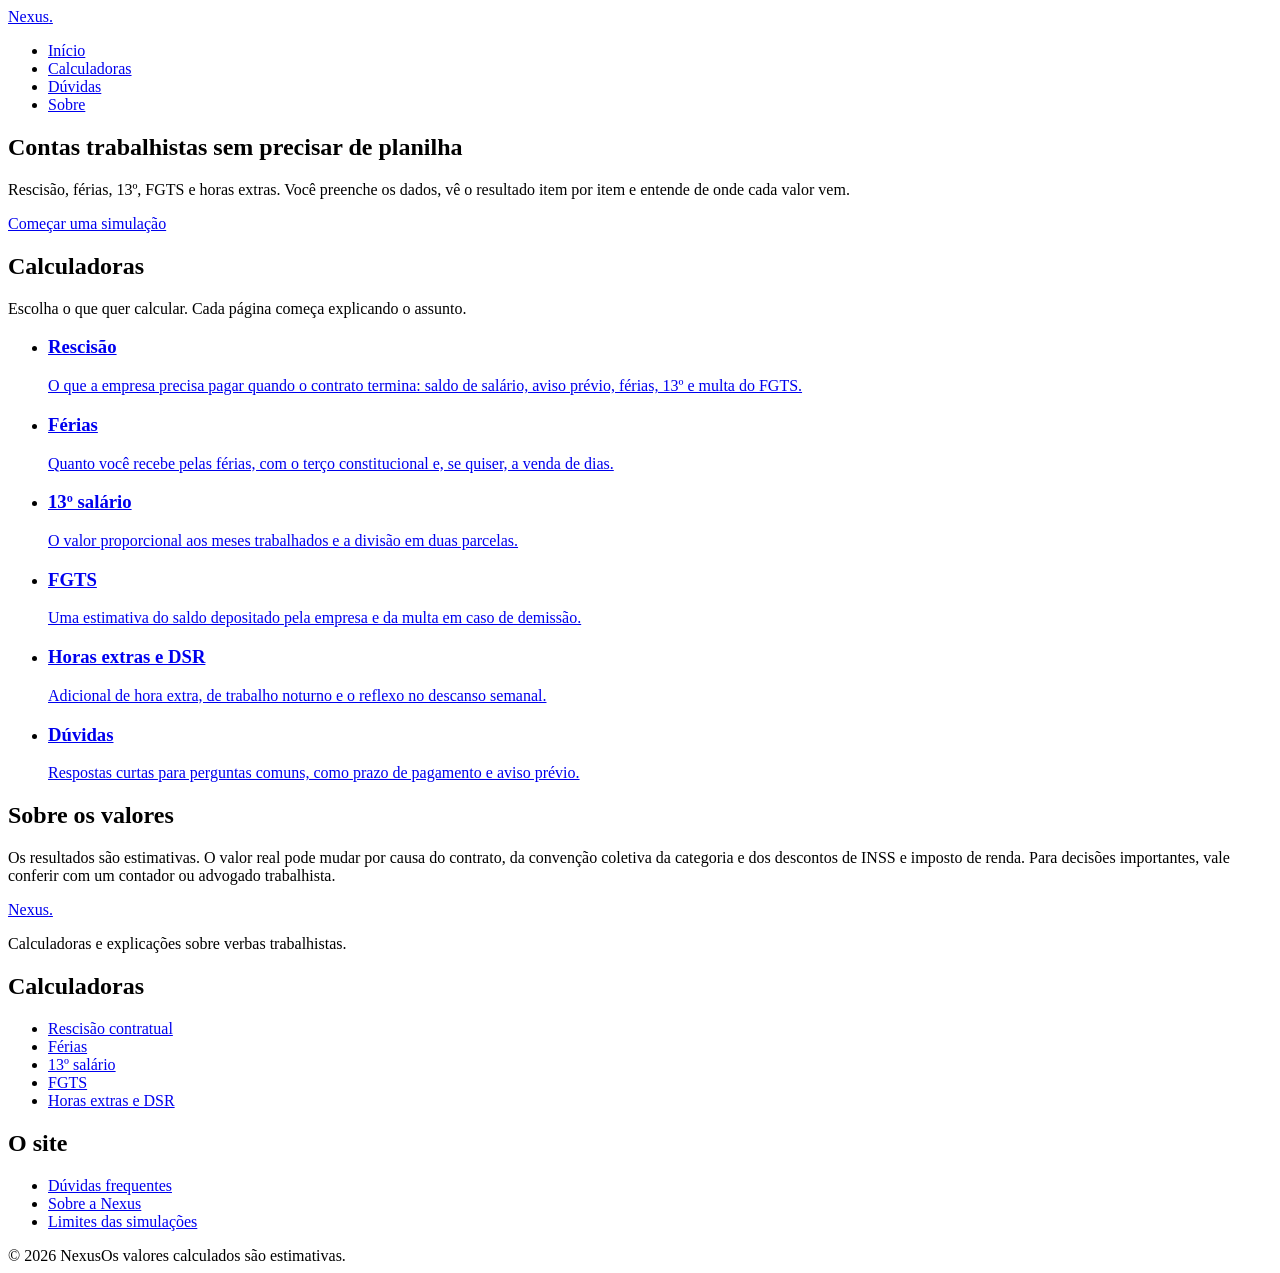
==== index.html @ 9ede9a6b "Add files via upload" ====
<!doctype html><html lang="pt-BR"><head><meta charset="utf-8">
<meta name="viewport" content="width=device-width, initial-scale=1">
<meta name="description" content="Calculadoras de rescisão, férias, 13º salário, FGTS e horas extras, com explicação de cada verba.">
<meta name="theme-color" content="#2B4C7E">
<title>Nexus | Cálculos trabalhistas</title>
<link rel="stylesheet" href="assets/css/main.css">
</head>
<body><header class="site-header"><div class="header-inner"><a class="logo" href="index.html" aria-label="Nexus — página inicial">Nexus<span>.</span></a><nav aria-label="Navegação principal"><ul class="nav-list"><li><a href="index.html" aria-current="page">Início</a></li>
<li><a href="index.html#calculadoras">Calculadoras</a></li>
<li><a href="pages/duvidas.html">Dúvidas</a></li>
<li><a href="pages/sobre.html">Sobre</a></li>
</ul>
</nav>
</div>
</header>
<main>
<section class="hero">
<h1>Contas trabalhistas sem precisar de planilha</h1>
<p class="hero-text">Rescisão, férias, 13º, FGTS e horas extras. Você preenche os dados, vê o resultado item por item e entende de onde cada valor vem.</p>
<a class="hero-button" href="pages/recisao.html">Começar uma simulação</a>
</section>
<section class="services-section" id="calculadoras" aria-labelledby="services-title">
<div class="section-heading">
<h2 id="services-title">Calculadoras</h2>
<p>Escolha o que quer calcular. Cada página começa explicando o assunto.</p>
</div>
<ul class="ferramentas">
<li><a href="pages/recisao.html"><h3>Rescisão</h3>
<p>O que a empresa precisa pagar quando o contrato termina: saldo de salário, aviso prévio, férias, 13º e multa do FGTS.</p></a></li>
<li><a href="pages/ferias.html"><h3>Férias</h3>
<p>Quanto você recebe pelas férias, com o terço constitucional e, se quiser, a venda de dias.</p></a></li>
<li><a href="pages/decimo-terceiro.html"><h3>13º salário</h3>
<p>O valor proporcional aos meses trabalhados e a divisão em duas parcelas.</p></a></li>
<li><a href="pages/fgts.html"><h3>FGTS</h3>
<p>Uma estimativa do saldo depositado pela empresa e da multa em caso de demissão.</p></a></li>
<li><a href="pages/horas-extras.html"><h3>Horas extras e DSR</h3>
<p>Adicional de hora extra, de trabalho noturno e o reflexo no descanso semanal.</p></a></li>
<li><a href="pages/duvidas.html"><h3>Dúvidas</h3>
<p>Respostas curtas para perguntas comuns, como prazo de pagamento e aviso prévio.</p></a></li>
</ul>
</section>
<section class="notice">
<h2>Sobre os valores</h2>
<p>Os resultados são estimativas. O valor real pode mudar por causa do contrato, da convenção coletiva da categoria e dos descontos de INSS e imposto de renda. Para decisões importantes, vale conferir com um contador ou advogado trabalhista.</p>
</section>
</main>
<footer class="site-footer"><div class="footer-inner"><div class="footer-brand"><a class="footer-logo" href="index.html">Nexus<span>.</span></a><p>Calculadoras e explicações sobre verbas trabalhistas.</p>
</div>
<div><h2>Calculadoras</h2>
<ul><li><a href="pages/recisao.html">Rescisão contratual</a></li>
<li><a href="pages/ferias.html">Férias</a></li>
<li><a href="pages/decimo-terceiro.html">13º salário</a></li>
<li><a href="pages/fgts.html">FGTS</a></li>
<li><a href="pages/horas-extras.html">Horas extras e DSR</a></li>
</ul>
</div>
<div><h2>O site</h2>
<ul><li><a href="pages/duvidas.html">Dúvidas frequentes</a></li>
<li><a href="pages/sobre.html">Sobre a Nexus</a></li>
<li><a href="pages/sobre.html#seguranca">Limites das simulações</a></li>
</ul>
</div>
</div>
<div class="footer-bottom"><span>© 2026 Nexus</span><span>Os valores calculados são estimativas.</span></div>
</footer>
<script src="assets/js/utils.js" defer></script></body></html>
---- assets/css/main.css ----
@import url('https://fonts.googleapis.com/css2?family=Source+Sans+3:wght@400;
500;
600;
700&family=Source+Serif+4:wght@500;
600;
700&display=swap');

:root {
  --brand:#2B4C7E;
  --brand-dark:#1F3A61;
  --soft:#EEF1F6;
  --bg:#FBFAF7;
  --surface:#FFFFFF;
  --text:#1E2430;
  --muted:#5B6372;
  --border:#E3E0D8;
  --radius:6px;
  --shadow:none
}

* {
  box-sizing:border-box
}

html {
  scroll-behavior:smooth
}

body {
  margin:0;
  min-height:100vh;
  background:var(--bg);
  color:var(--text);
  font-family:'Source Sans 3',system-ui,sans-serif;
  line-height:1.6
}

a {
  color:inherit
}

button,input,select {
  font:inherit
}

.site-header {
  background:var(--surface);
  border-bottom:1px solid var(--border)
}

.header-inner {
  width:min(92%,1160px);
  min-height:76px;
  margin:auto;
  display:flex;
  align-items:center;
  justify-content:space-between;
  gap:24px
}

.logo,.footer-logo {
  font:700 26px 'Source Serif 4',Georgia,serif;
  letter-spacing:-.5px;
  text-decoration:none;
  color:var(--text)
}

.logo span,.footer-logo span {
  color:var(--brand)
}

.nav-list {
  display:flex;
  gap:6px;
  list-style:none;
  margin:0;
  padding:0
}

.nav-list a {
  display:block;
  padding:9px 13px;
  border-radius:8px;
  color:var(--muted);
  text-decoration:none;
  font-size:14px
}

.nav-list a:hover,.nav-list a[aria-current=page] {
  background:var(--soft);
  color:var(--brand-dark)
}

.page-main {
  padding-bottom:54px
}

.titulo,.calculadora,.pagina {
  width:min(92%,1160px);
  margin-inline:auto
}

.titulo {
  padding:42px 0 28px
}

.breadcrumb {
  font-size:13px;
  color:var(--muted);
  margin-bottom:14px
}

.breadcrumb span {
  padding:0 7px;
  color:var(--brand)
}

.titulo-conteudo h1 {
  font:700 clamp(27px,4vw,36px)/1.2 'Source Serif 4',Georgia,serif;
  letter-spacing:-.3px;
  margin:0 0 7px
}

.titulo p {
  margin:0;
  color:var(--muted);
  font-size:15px
}

.calculadora {
  display:grid;
  grid-template-columns:minmax(0,1fr) minmax(0,1fr);
  align-items:start;
  gap:22px;
  margin-bottom:24px
}

.container-forms,.card.resultado {
  min-width:0;
  padding:27px;
  border:1px solid var(--border);
  border-radius:var(--radius);
  background:var(--surface);
  box-shadow:var(--shadow)
}

.container-forms {
  display:grid;
  grid-template-columns:repeat(2,minmax(0,1fr));
  gap:0 16px
}

.container-forms h2,.container-forms>.campo:first-of-type,.opcao,.erro,.btn-calcular {
  grid-column:1/-1
}

.container-forms h2,.resultado-topo h2 {
  font:700 19px 'Source Serif 4',Georgia,serif;
  margin:0 0 20px
}

.campo {
  min-width:0;
  margin-bottom:17px
}

.campo label {
  display:block;
  margin-bottom:7px;
  font-size:13px;
  font-weight:600;
  color:var(--text)
}

.campo input,.campo select {
  width:100%;
  height:46px;
  padding:0 12px;
  border:1px solid var(--border);
  border-radius:8px;
  background:#fff;
  color:var(--text);
  outline:none
}

.campo input::placeholder {
  color:#9aa0ab
}

.campo input:focus,.campo select:focus {
  border-color:var(--brand);
  box-shadow:0 0 0 3px rgba(43,76,126,.15)
}

.campo select {
  cursor:pointer
}

.opcao {
  display:flex;
  align-items:center;
  gap:13px;
  padding:15px 0;
  margin:4px 0 14px;
  border-top:1px solid var(--border)
}

.opcao strong {
  display:block;
  font-size:13px;
  margin-bottom:3px
}

.opcao small {
  display:block;
  color:var(--muted);
  font-size:12px
}

.switch {
  width:44px;
  height:25px;
  padding:3px;
  flex:0 0 auto;
  border:0;
  border-radius:30px;
  background:#a9afba;
  cursor:pointer
}

.switch div {
  width:19px;
  height:19px;
  border-radius:50%;
  background:white;
  transition:transform .18s
}

.switch.ativo {
  background:var(--brand)
}

.switch.ativo div {
  transform:translateX(19px)
}

.btn-calcular {
  min-height:47px;
  border:0;
  border-radius:8px;
  background:var(--brand);
  color:#fff;
  font-weight:700;
  font-size:14px;
  cursor:pointer
}

.btn-calcular:hover {
  background:var(--brand-dark)
}

.btn-calcular:focus-visible,a:focus-visible,.switch:focus-visible {
  outline:3px solid rgba(43,76,126,.4);
  outline-offset:3px
}

.resultado-topo {
  display:flex;
  align-items:center;
  justify-content:space-between;
  gap:12px;
  margin-bottom:8px
}

.resultado-topo h2 {
  margin-bottom:10px
}

.badge {
  color:var(--muted);
  font-size:13px;
  font-style:italic
}

.resultado-item {
  min-height:64px;
  display:flex;
  align-items:center;
  justify-content:space-between;
  gap:18px;
  padding:13px 0;
  border-bottom:1px solid var(--border)
}

.resultado-item div,.total div {
  display:flex;
  flex-direction:column;
  gap:4px
}

.resultado-item strong {
  font-size:13px
}

.resultado-item small,.total small {
  color:var(--muted);
  font-size:11px
}

.resultado-item>strong {
  white-space:nowrap;
  font-size:14px
}

.total {
  display:flex;
  align-items:center;
  justify-content:space-between;
  gap:18px;
  margin-top:18px;
  padding:18px;
  border:1px solid #c9d3e3;
  border-radius:10px;
  background:var(--soft)
}

.total div strong {
  font:700 15px 'Source Serif 4',Georgia,serif
}

.total>strong {
  color:var(--brand-dark);
  font:800 22px 'Source Serif 4',Georgia,serif;
  white-space:nowrap
}

.erro {
  margin:0 0 12px;
  color:#a33131;
  font-size:13px
}

.erro:empty {
  display:none
}

.nota {
  display:block;
  margin-top:15px;
  color:var(--muted);
  font-size:11px;
  line-height:1.65
}

.pagina {
  max-width:900px;
  display:grid;
  gap:18px;
  margin-bottom:30px
}

.pagina .card p,.card.resultado>p {
  color:var(--muted);
  font-size:14px;
  line-height:1.8
}

details {
  border-bottom:1px solid var(--border)
}

details:last-child {
  border-bottom:0
}

summary {
  padding:16px 0;
  color:var(--text);
  cursor:pointer;
  font-size:14px;
  font-weight:600
}

summary:hover {
  color:var(--brand-dark)
}

details p {
  padding:0 0 16px;
  margin:0;
  color:var(--muted);
  font-size:13px;
  line-height:1.75
}

.site-footer {
  margin-top:20px;
  background:#fff;
  border-top:1px solid var(--border)
}

.footer-inner {
  width:min(92%,1160px);
  margin:auto;
  padding:40px 0 30px;
  display:grid;
  grid-template-columns:1.5fr 1fr 1fr;
  gap:36px
}

.footer-brand p {
  max-width:300px;
  color:var(--muted);
  font-size:13px;
  line-height:1.7
}

.footer-inner h2 {
  font:700 13px 'Source Serif 4',Georgia,serif;
  margin:0 0 12px
}

.footer-inner ul {
  list-style:none;
  margin:0;
  padding:0
}

.footer-inner li {
  margin:0 0 8px
}

.footer-inner li a {
  color:var(--muted);
  text-decoration:none;
  font-size:13px
}

.footer-inner li a:hover {
  color:var(--brand-dark)
}

.footer-bottom {
  width:min(92%,1160px);
  margin:auto;
  padding:16px 0;
  border-top:1px solid var(--border);
  display:flex;
  justify-content:space-between;
  gap:15px;
  color:var(--muted);
  font-size:12px
}

/* Página inicial */.hero {
  width:min(92%,1160px);
  margin:auto;
  padding:clamp(65px,9vw,112px) 0 82px
}

.hero h1 {
  max-width:760px;
  margin:0;
  font:600 clamp(34px,5.5vw,54px)/1.15 'Source Serif 4',Georgia,serif;
  letter-spacing:-.8px
}

.hero-text {
  max-width:610px;
  margin:22px 0 28px;
  color:var(--muted);
  font-size:17px;
  line-height:1.7
}

.hero-button {
  display:inline-flex;
  align-items:center;
  min-height:48px;
  padding:0 20px;
  border-radius:8px;
  background:var(--brand);
  color:white;
  text-decoration:none;
  font-size:14px;
  font-weight:700
}

.hero-button:hover {
  background:var(--brand-dark)
}

.services-section {
  padding:66px 4% 76px;
  background:#fff;
  border-block:1px solid var(--border)
}

.section-heading,.ferramentas {
  width:min(100%,1160px);
  margin-inline:auto
}

.section-heading {
  margin-bottom:28px
}

.section-heading h2,.notice h2 {
  font:700 clamp(24px,4vw,32px) 'Source Serif 4',Georgia,serif;
  letter-spacing:-.7px;
  margin:0 0 8px
}

.section-heading>p:last-child {
  margin:0;
  color:var(--muted);
  font-size:14px
}

.notice {
  width:min(92%,1160px);
  margin:58px auto;
  padding:22px 0 0;
  border-top:1px solid var(--border)
}

.notice p {
  max-width:64ch
}

.notice h2 {
  font-size:19px
}

.notice p {
  margin:0;
  color:var(--muted);
  font-size:14px;
  line-height:1.8
}

@media(max-width:850px) {
  .calculadora {
    grid-template-columns:1fr
  }
  .footer-inner {
    grid-template-columns:repeat(2,minmax(0,1fr))
  }
}

@media(max-width:560px) {
  .header-inner {
    min-height:unset;
    padding:14px 0;
    flex-direction:column;
    gap:8px
  }
  .nav-list {
    flex-wrap:wrap;
    justify-content:center
  }
  .nav-list a {
    padding:8px 10px;
    font-size:13px
  }
  .titulo {
    padding-top:30px
  }
  .titulo p {
    font-size:14px
  }
  .container-forms,.card.resultado {
    padding:20px
  }
  .container-forms {
    grid-template-columns:1fr
  }
  .container-forms h2,.container-forms>.campo:first-of-type,.opcao,.erro,.btn-calcular {
    grid-column:1
  }
  .resultado-topo {
    align-items:flex-start;
    flex-direction:column
  }
  .total {
    align-items:flex-start;
    flex-direction:column
  }
  .total>strong {
    font-size:21px
  }
  .footer-inner {
    grid-template-columns:1fr
  }
  .services-section {
    padding:52px 4% 58px
  }
  .hero {
    padding:62px 0 68px
  }
  .hero h1 {
    letter-spacing:-.5px
  }
  .hero-text {
    font-size:15px
  }
  .footer-inner {
    gap:22px;
    padding:32px 0 24px
  }
  .footer-bottom {
    flex-direction:column
  }
}


/* Texto de apresentação no topo de cada calculadora */
.intro { width: min(92%, 1160px); margin: 0 auto 30px; }
.intro p { max-width: 68ch; margin: 0; font-size: 16px; line-height: 1.75; }
.intro strong { font-weight: 600; }

/* Lista de ferramentas da página inicial */
.ferramentas { list-style: none; margin-block: 0; padding: 0; }
.ferramentas li { border-top: 1px solid var(--border); }
.ferramentas li:last-child { border-bottom: 1px solid var(--border); }
.ferramentas a { display: grid; grid-template-columns: 240px 1fr; gap: 6px 32px; padding: 20px 4px; text-decoration: none; }
.ferramentas a:hover { background: var(--bg); }
.ferramentas h3 { margin: 0; font: 600 19px 'Source Serif 4', Georgia, serif; }
.ferramentas p { margin: 0; color: var(--muted); font-size: 15px; }
@media (max-width: 700px) { .ferramentas a { grid-template-columns: 1fr; } }
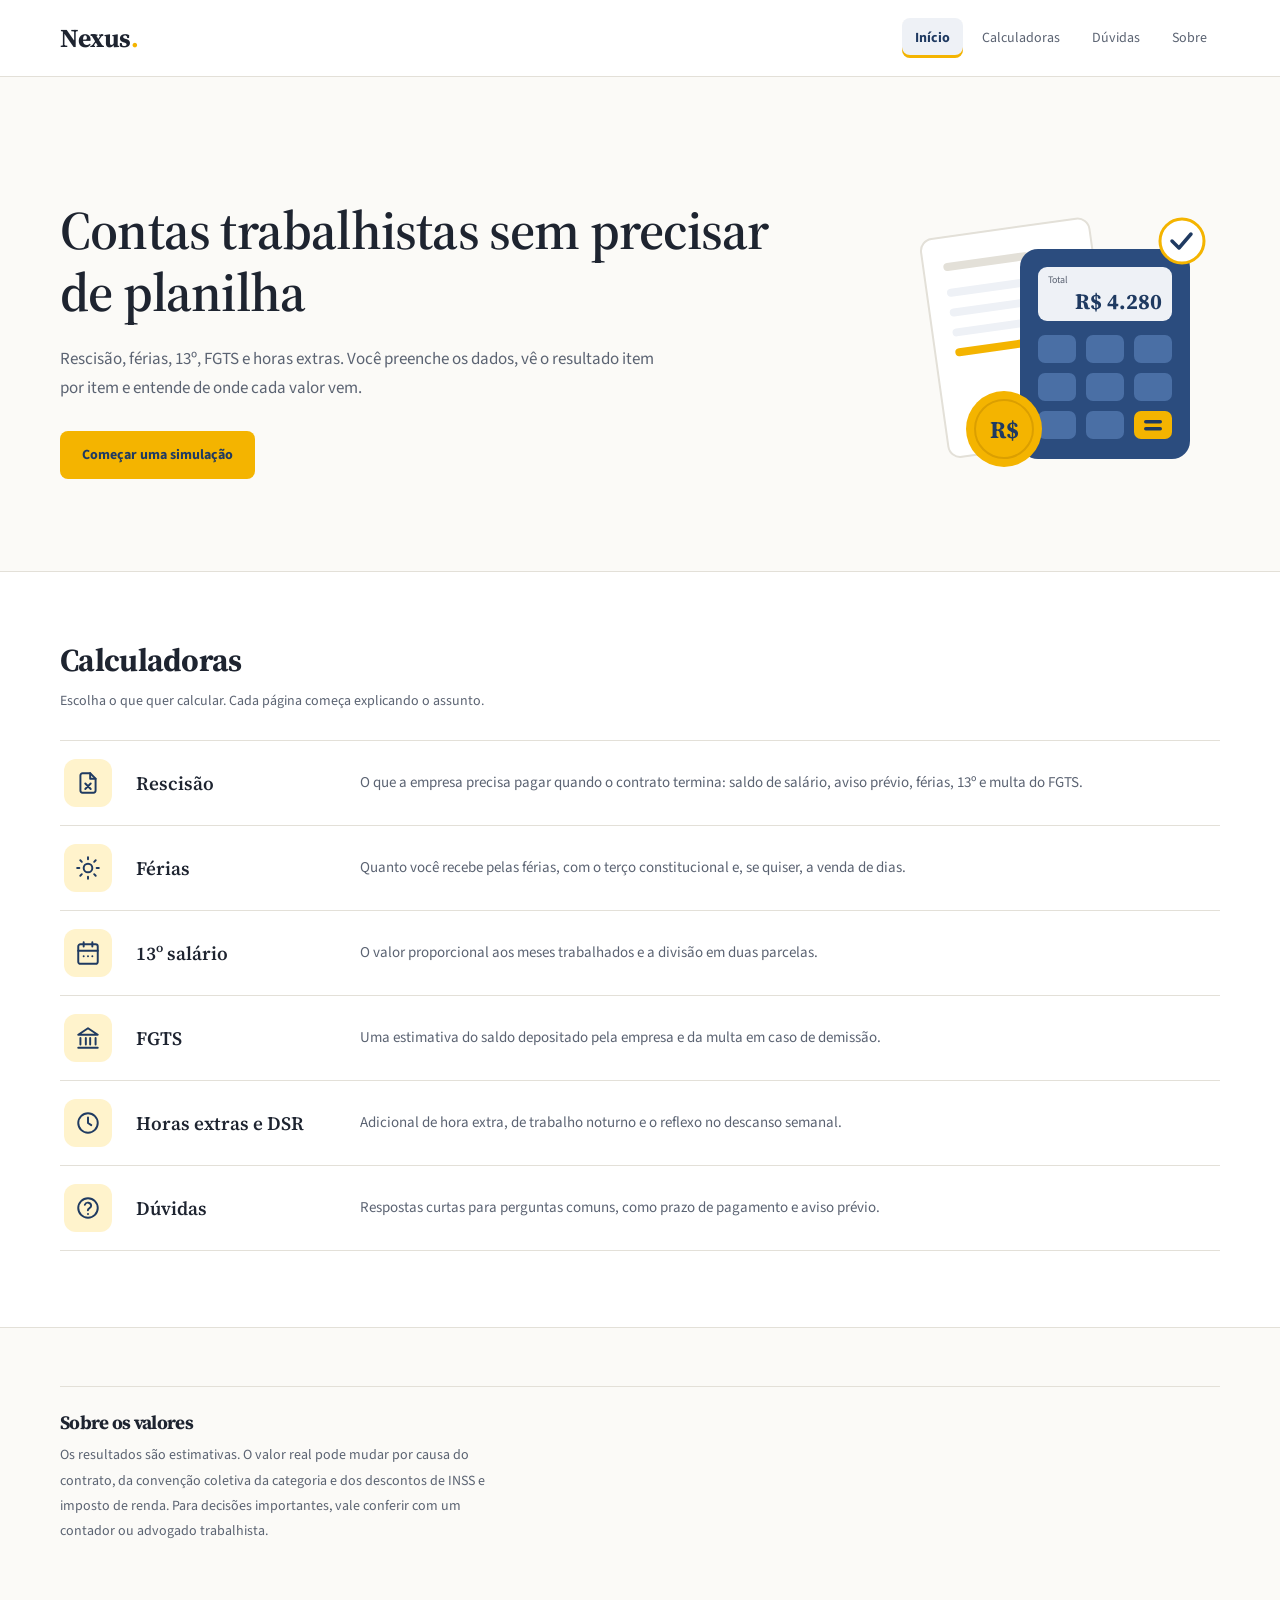
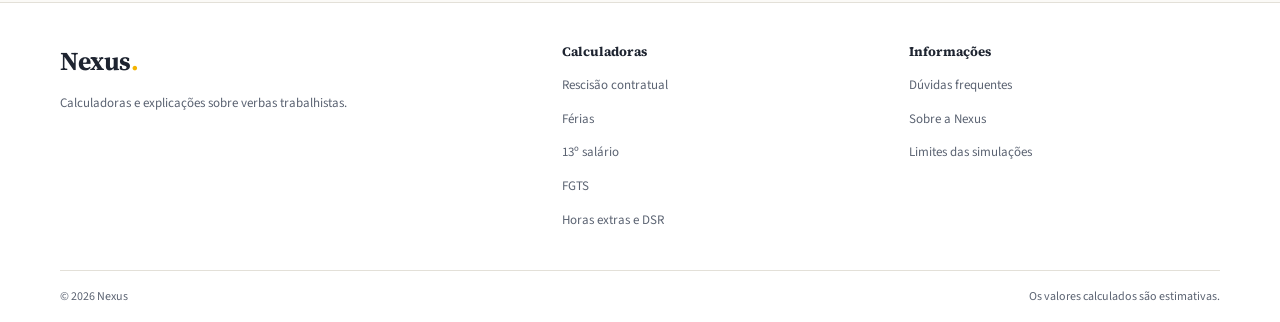
==== commit f21ecf74: "Add files via upload" ====
--- a/index.html
+++ b/index.html
@@ -1,66 +1,158 @@
-<!doctype html><html lang="pt-BR"><head><meta charset="utf-8">
-<meta name="viewport" content="width=device-width, initial-scale=1">
-<meta name="description" content="Calculadoras de rescisão, férias, 13º salário, FGTS e horas extras, com explicação de cada verba.">
-<meta name="theme-color" content="#2B4C7E">
-<title>Nexus | Cálculos trabalhistas</title>
-<link rel="stylesheet" href="assets/css/main.css">
+<!DOCTYPE html>
+<html lang="pt-BR">
+<head>
+    <meta charset="UTF-8">
+    <meta name="viewport" content="width=device-width, initial-scale=1.0">
+    <meta name="description" content="Calculadoras de rescisão, férias, 13º salário, FGTS e horas extras, com explicação de cada verba.">
+    <meta name="theme-color" content="#2B4C7E">
+    <title>Nexus</title>
+    <link rel="stylesheet" href="assets/css/main.css">
 </head>
-<body><header class="site-header"><div class="header-inner"><a class="logo" href="index.html" aria-label="Nexus — página inicial">Nexus<span>.</span></a><nav aria-label="Navegação principal"><ul class="nav-list"><li><a href="index.html" aria-current="page">Início</a></li>
-<li><a href="index.html#calculadoras">Calculadoras</a></li>
-<li><a href="pages/duvidas.html">Dúvidas</a></li>
-<li><a href="pages/sobre.html">Sobre</a></li>
-</ul>
-</nav>
-</div>
-</header>
-<main>
-<section class="hero">
-<h1>Contas trabalhistas sem precisar de planilha</h1>
-<p class="hero-text">Rescisão, férias, 13º, FGTS e horas extras. Você preenche os dados, vê o resultado item por item e entende de onde cada valor vem.</p>
-<a class="hero-button" href="pages/recisao.html">Começar uma simulação</a>
-</section>
-<section class="services-section" id="calculadoras" aria-labelledby="services-title">
-<div class="section-heading">
-<h2 id="services-title">Calculadoras</h2>
-<p>Escolha o que quer calcular. Cada página começa explicando o assunto.</p>
-</div>
-<ul class="ferramentas">
-<li><a href="pages/recisao.html"><h3>Rescisão</h3>
-<p>O que a empresa precisa pagar quando o contrato termina: saldo de salário, aviso prévio, férias, 13º e multa do FGTS.</p></a></li>
-<li><a href="pages/ferias.html"><h3>Férias</h3>
-<p>Quanto você recebe pelas férias, com o terço constitucional e, se quiser, a venda de dias.</p></a></li>
-<li><a href="pages/decimo-terceiro.html"><h3>13º salário</h3>
-<p>O valor proporcional aos meses trabalhados e a divisão em duas parcelas.</p></a></li>
-<li><a href="pages/fgts.html"><h3>FGTS</h3>
-<p>Uma estimativa do saldo depositado pela empresa e da multa em caso de demissão.</p></a></li>
-<li><a href="pages/horas-extras.html"><h3>Horas extras e DSR</h3>
-<p>Adicional de hora extra, de trabalho noturno e o reflexo no descanso semanal.</p></a></li>
-<li><a href="pages/duvidas.html"><h3>Dúvidas</h3>
-<p>Respostas curtas para perguntas comuns, como prazo de pagamento e aviso prévio.</p></a></li>
-</ul>
-</section>
-<section class="notice">
-<h2>Sobre os valores</h2>
-<p>Os resultados são estimativas. O valor real pode mudar por causa do contrato, da convenção coletiva da categoria e dos descontos de INSS e imposto de renda. Para decisões importantes, vale conferir com um contador ou advogado trabalhista.</p>
-</section>
-</main>
-<footer class="site-footer"><div class="footer-inner"><div class="footer-brand"><a class="footer-logo" href="index.html">Nexus<span>.</span></a><p>Calculadoras e explicações sobre verbas trabalhistas.</p>
-</div>
-<div><h2>Calculadoras</h2>
-<ul><li><a href="pages/recisao.html">Rescisão contratual</a></li>
-<li><a href="pages/ferias.html">Férias</a></li>
-<li><a href="pages/decimo-terceiro.html">13º salário</a></li>
-<li><a href="pages/fgts.html">FGTS</a></li>
-<li><a href="pages/horas-extras.html">Horas extras e DSR</a></li>
-</ul>
-</div>
-<div><h2>O site</h2>
-<ul><li><a href="pages/duvidas.html">Dúvidas frequentes</a></li>
-<li><a href="pages/sobre.html">Sobre a Nexus</a></li>
-<li><a href="pages/sobre.html#seguranca">Limites das simulações</a></li>
-</ul>
-</div>
-</div>
-<div class="footer-bottom"><span>© 2026 Nexus</span><span>Os valores calculados são estimativas.</span></div>
-</footer>
-<script src="assets/js/utils.js" defer></script></body></html>+
+<body>
+    <header class="site-header">
+        <div class="header-inner">
+            <a class="logo" href="index.html">Nexus<span>.</span></a>
+            <nav>
+                <ul class="nav-list">
+                    <li><a href="index.html" aria-current="page">Início</a></li>
+                    <li><a href="index.html#calculadoras">Calculadoras</a></li>
+                    <li><a href="pages/duvidas.html">Dúvidas</a></li>
+                    <li><a href="pages/sobre.html">Sobre</a></li>
+                </ul>
+            </nav>
+        </div>
+    </header>
+
+    <main>
+        <section class="hero">
+            <div class="hero-content">
+            <h1>Contas trabalhistas sem precisar de planilha</h1>
+            <p class="hero-text">Rescisão, férias, 13º, FGTS e horas extras. Você preenche os dados, vê o resultado item por item e entende de onde cada valor vem.</p>
+            <a class="hero-button" href="pages/recisao.html">Começar uma simulação</a>
+            </div>
+        <svg class="hero-art" viewBox="0 0 320 300" aria-hidden="true" focusable="false">
+            <g transform="rotate(-8 110 150)">
+                <rect x="34" y="40" width="170" height="220" rx="12" fill="#fff" stroke="#E3E0D8" stroke-width="2"/>
+                <rect x="54" y="66" width="86" height="8" rx="4" fill="#E3E0D8"/>
+                <rect x="54" y="92" width="130" height="8" rx="4" fill="#EEF1F6"/>
+                <rect x="54" y="112" width="110" height="8" rx="4" fill="#EEF1F6"/>
+                <rect x="54" y="132" width="122" height="8" rx="4" fill="#EEF1F6"/>
+                <rect x="54" y="152" width="70" height="8" rx="4" fill="#F4B400"/>
+            </g>
+            <rect x="120" y="60" width="170" height="210" rx="18" fill="#2B4C7E"/>
+            <rect x="138" y="78" width="134" height="54" rx="9" fill="#EEF1F6"/>
+            <text x="148" y="94" font-size="10" fill="#5B6372" font-family="'Source Sans 3', system-ui, sans-serif">Total</text>
+            <text x="262" y="120" text-anchor="end" font-size="22" font-weight="700" fill="#1F3A61" font-family="'Source Serif 4', Georgia, serif">R$ 4.280</text>
+            <g fill="#4A6FA5">
+                <rect x="138" y="146" width="38" height="28" rx="7"/>
+                <rect x="186" y="146" width="38" height="28" rx="7"/>
+                <rect x="234" y="146" width="38" height="28" rx="7"/>
+                <rect x="138" y="184" width="38" height="28" rx="7"/>
+                <rect x="186" y="184" width="38" height="28" rx="7"/>
+                <rect x="234" y="184" width="38" height="28" rx="7"/>
+                <rect x="138" y="222" width="38" height="28" rx="7"/>
+                <rect x="186" y="222" width="38" height="28" rx="7"/>
+            </g>
+            <rect x="234" y="222" width="38" height="28" rx="7" fill="#F4B400"/>
+            <rect x="244" y="231" width="18" height="3.5" rx="1.75" fill="#1F3A61"/>
+            <rect x="244" y="238" width="18" height="3.5" rx="1.75" fill="#1F3A61"/>
+            <circle cx="104" cy="240" r="38" fill="#F4B400"/>
+            <circle cx="104" cy="240" r="29" fill="none" stroke="#DB9F00" stroke-width="2"/>
+            <text x="104" y="249" text-anchor="middle" font-size="24" font-weight="700" fill="#1F3A61" font-family="'Source Serif 4', Georgia, serif">R$</text>
+            <circle cx="282" cy="52" r="22" fill="#fff" stroke="#F4B400" stroke-width="3"/>
+            <path d="M272 52l7 7 12-14" fill="none" stroke="#1F3A61" stroke-width="3.5" stroke-linecap="round" stroke-linejoin="round"/>
+        </svg>
+        </section>
+
+        <section class="services-section" id="calculadoras">
+            <div class="section-heading">
+                <h2>Calculadoras</h2>
+                <p>Escolha o que quer calcular. Cada página começa explicando o assunto.</p>
+            </div>
+            <ul class="ferramentas">
+                <li>
+                    <a href="pages/recisao.html">
+                        <span class="icone" aria-hidden="true"><svg viewBox="0 0 24 24" focusable="false"><path d="M14 3H7a2 2 0 0 0-2 2v14a2 2 0 0 0 2 2h10a2 2 0 0 0 2-2V8z"/><path d="M14 3v5h5"/><path d="M9.5 12.5l5 5M14.5 12.5l-5 5"/></svg></span>
+                        <h3>Rescisão</h3>
+                        <p>O que a empresa precisa pagar quando o contrato termina: saldo de salário, aviso prévio, férias, 13º e multa do FGTS.</p>
+                    </a>
+                </li>
+                <li>
+                    <a href="pages/ferias.html">
+                        <span class="icone" aria-hidden="true"><svg viewBox="0 0 24 24" focusable="false"><circle cx="12" cy="12" r="4"/><path d="M12 2v2M12 20v2M4.9 4.9l1.4 1.4M17.7 17.7l1.4 1.4M2 12h2M20 12h2M4.9 19.1l1.4-1.4M17.7 6.3l1.4-1.4"/></svg></span>
+                        <h3>Férias</h3>
+                        <p>Quanto você recebe pelas férias, com o terço constitucional e, se quiser, a venda de dias.</p>
+                    </a>
+                </li>
+                <li>
+                    <a href="pages/decimo-terceiro.html">
+                        <span class="icone" aria-hidden="true"><svg viewBox="0 0 24 24" focusable="false"><rect x="3" y="4" width="18" height="18" rx="2"/><path d="M16 2v4M8 2v4M3 10h18"/><path d="M8 15h.01M12 15h.01M16 15h.01"/></svg></span>
+                        <h3>13º salário</h3>
+                        <p>O valor proporcional aos meses trabalhados e a divisão em duas parcelas.</p>
+                    </a>
+                </li>
+                <li>
+                    <a href="pages/fgts.html">
+                        <span class="icone" aria-hidden="true"><svg viewBox="0 0 24 24" focusable="false"><path d="M3 9l9-6 9 6z"/><path d="M5 12v6M10 12v6M14 12v6M19 12v6M3 21h18"/></svg></span>
+                        <h3>FGTS</h3>
+                        <p>Uma estimativa do saldo depositado pela empresa e da multa em caso de demissão.</p>
+                    </a>
+                </li>
+                <li>
+                    <a href="pages/horas-extras.html">
+                        <span class="icone" aria-hidden="true"><svg viewBox="0 0 24 24" focusable="false"><circle cx="12" cy="12" r="9"/><path d="M12 7v5l3 2"/></svg></span>
+                        <h3>Horas extras e DSR</h3>
+                        <p>Adicional de hora extra, de trabalho noturno e o reflexo no descanso semanal.</p>
+                    </a>
+                </li>
+                <li>
+                    <a href="pages/duvidas.html">
+                        <span class="icone" aria-hidden="true"><svg viewBox="0 0 24 24" focusable="false"><circle cx="12" cy="12" r="9"/><path d="M9.1 9a3 3 0 0 1 5.8 1c0 2-3 2.5-3 4"/><path d="M12 17.5h.01"/></svg></span>
+                        <h3>Dúvidas</h3>
+                        <p>Respostas curtas para perguntas comuns, como prazo de pagamento e aviso prévio.</p>
+                    </a>
+                </li>
+            </ul>
+        </section>
+
+        <section class="notice">
+            <h2>Sobre os valores</h2>
+            <p>Os resultados são estimativas. O valor real pode mudar por causa do contrato, da convenção coletiva da categoria e dos descontos de INSS e imposto de renda. Para decisões importantes, vale conferir com um contador ou advogado trabalhista.</p>
+        </section>
+    </main>
+
+    <footer class="site-footer">
+        <div class="footer-inner">
+            <div class="footer-brand">
+                <a class="footer-logo" href="index.html">Nexus<span>.</span></a>
+                <p>Calculadoras e explicações sobre verbas trabalhistas.</p>
+            </div>
+            <div>
+                <h2>Calculadoras</h2>
+                <ul>
+                    <li><a href="pages/recisao.html">Rescisão contratual</a></li>
+                    <li><a href="pages/ferias.html">Férias</a></li>
+                    <li><a href="pages/decimo-terceiro.html">13º salário</a></li>
+                    <li><a href="pages/fgts.html">FGTS</a></li>
+                    <li><a href="pages/horas-extras.html">Horas extras e DSR</a></li>
+                </ul>
+            </div>
+            <div>
+                <h2>Informações</h2>
+                <ul>
+                    <li><a href="pages/duvidas.html">Dúvidas frequentes</a></li>
+                    <li><a href="pages/sobre.html">Sobre a Nexus</a></li>
+                    <li><a href="pages/sobre.html#seguranca">Limites das simulações</a></li>
+                </ul>
+            </div>
+        </div>
+        <div class="footer-bottom">
+            <span>© 2026 Nexus</span>
+            <span>Os valores calculados são estimativas.</span>
+        </div>
+    </footer>
+
+    <script src="assets/js/utils.js"></script>
+</body>
+</html>
--- a/assets/css/main.css
+++ b/assets/css/main.css
@@ -1,630 +1,774 @@
-@import url('https://fonts.googleapis.com/css2?family=Source+Sans+3:wght@400;
-500;
-600;
-700&family=Source+Serif+4:wght@500;
-600;
-700&display=swap');
+@import url('https://fonts.googleapis.com/css2?family=Source+Sans+3:wght@400;500;600;700&family=Source+Serif+4:wght@500;600;700&display=swap');
 
 :root {
-  --brand:#2B4C7E;
-  --brand-dark:#1F3A61;
-  --soft:#EEF1F6;
-  --bg:#FBFAF7;
-  --surface:#FFFFFF;
-  --text:#1E2430;
-  --muted:#5B6372;
-  --border:#E3E0D8;
-  --radius:6px;
-  --shadow:none
+    --brand: #2B4C7E;
+    --brand-dark: #1F3A61;
+    --accent: #F4B400;
+    --accent-dark: #DB9F00;
+    --accent-soft: #FFF3CC;
+    --soft: #EEF1F6;
+    --bg: #FBFAF7;
+    --surface: #FFFFFF;
+    --text: #1E2430;
+    --muted: #5B6372;
+    --border: #E3E0D8;
+    --radius: 6px;
 }
 
 * {
-  box-sizing:border-box
+    box-sizing: border-box;
 }
 
 html {
-  scroll-behavior:smooth
+    scroll-behavior: smooth;
 }
 
 body {
-  margin:0;
-  min-height:100vh;
-  background:var(--bg);
-  color:var(--text);
-  font-family:'Source Sans 3',system-ui,sans-serif;
-  line-height:1.6
+    margin: 0;
+    min-height: 100vh;
+    background: var(--bg);
+    color: var(--text);
+    font-family: 'Source Sans 3', system-ui, sans-serif;
+    line-height: 1.6;
 }
 
 a {
-  color:inherit
-}
-
-button,input,select {
-  font:inherit
+    color: inherit;
+}
+
+button,
+input,
+select {
+    font: inherit;
 }
 
 .site-header {
-  background:var(--surface);
-  border-bottom:1px solid var(--border)
+    background: var(--surface);
+    border-bottom: 1px solid var(--border);
 }
 
 .header-inner {
-  width:min(92%,1160px);
-  min-height:76px;
-  margin:auto;
-  display:flex;
-  align-items:center;
-  justify-content:space-between;
-  gap:24px
-}
-
-.logo,.footer-logo {
-  font:700 26px 'Source Serif 4',Georgia,serif;
-  letter-spacing:-.5px;
-  text-decoration:none;
-  color:var(--text)
-}
-
-.logo span,.footer-logo span {
-  color:var(--brand)
+    width: min(92%, 1160px);
+    min-height: 76px;
+    margin: auto;
+    display: flex;
+    align-items: center;
+    justify-content: space-between;
+    gap: 24px;
+}
+
+.logo,
+.footer-logo {
+    font: 700 26px 'Source Serif 4', Georgia, serif;
+    letter-spacing: -0.5px;
+    text-decoration: none;
+    color: var(--text);
+}
+
+.logo span,
+.footer-logo span {
+    color: var(--accent);
 }
 
 .nav-list {
-  display:flex;
-  gap:6px;
-  list-style:none;
-  margin:0;
-  padding:0
+    display: flex;
+    gap: 6px;
+    list-style: none;
+    margin: 0;
+    padding: 0;
 }
 
 .nav-list a {
-  display:block;
-  padding:9px 13px;
-  border-radius:8px;
-  color:var(--muted);
-  text-decoration:none;
-  font-size:14px
-}
-
-.nav-list a:hover,.nav-list a[aria-current=page] {
-  background:var(--soft);
-  color:var(--brand-dark)
+    display: block;
+    padding: 9px 13px;
+    border-radius: 8px;
+    color: var(--muted);
+    text-decoration: none;
+    font-size: 14px;
+}
+
+.nav-list a:hover {
+    background: var(--soft);
+    color: var(--brand-dark);
+}
+
+.nav-list a[aria-current="page"] {
+    background: var(--soft);
+    color: var(--brand-dark);
+    font-weight: 700;
+    box-shadow: inset 0 -3px 0 var(--accent);
 }
 
 .page-main {
-  padding-bottom:54px
-}
-
-.titulo,.calculadora,.pagina {
-  width:min(92%,1160px);
-  margin-inline:auto
+    padding-bottom: 54px;
+}
+
+.titulo,
+.calculadora,
+.pagina {
+    width: min(92%, 1160px);
+    margin-inline: auto;
 }
 
 .titulo {
-  padding:42px 0 28px
+    padding: 42px 0 28px;
 }
 
 .breadcrumb {
-  font-size:13px;
-  color:var(--muted);
-  margin-bottom:14px
+    font-size: 13px;
+    color: var(--muted);
+    margin-bottom: 14px;
 }
 
 .breadcrumb span {
-  padding:0 7px;
-  color:var(--brand)
+    padding: 0 7px;
+    color: var(--brand);
 }
 
 .titulo-conteudo h1 {
-  font:700 clamp(27px,4vw,36px)/1.2 'Source Serif 4',Georgia,serif;
-  letter-spacing:-.3px;
-  margin:0 0 7px
+    font: 700 clamp(27px, 4vw, 36px)/1.2 'Source Serif 4', Georgia, serif;
+    letter-spacing: -0.3px;
+    margin: 0 0 7px;
 }
 
 .titulo p {
-  margin:0;
-  color:var(--muted);
-  font-size:15px
+    margin: 0;
+    color: var(--muted);
+    font-size: 15px;
+}
+
+.intro {
+    width: min(92%, 1160px);
+    margin: 0 auto 30px;
+}
+
+.intro p {
+    max-width: 68ch;
+    margin: 0;
+    font-size: 16px;
+    line-height: 1.75;
+}
+
+.intro strong {
+    font-weight: 600;
 }
 
 .calculadora {
-  display:grid;
-  grid-template-columns:minmax(0,1fr) minmax(0,1fr);
-  align-items:start;
-  gap:22px;
-  margin-bottom:24px
-}
-
-.container-forms,.card.resultado {
-  min-width:0;
-  padding:27px;
-  border:1px solid var(--border);
-  border-radius:var(--radius);
-  background:var(--surface);
-  box-shadow:var(--shadow)
+    display: grid;
+    grid-template-columns: minmax(0, 1fr) minmax(0, 1fr);
+    align-items: start;
+    gap: 22px;
+    margin-bottom: 24px;
+}
+
+.container-forms,
+.card.resultado {
+    min-width: 0;
+    padding: 27px;
+    border: 1px solid var(--border);
+    border-radius: var(--radius);
+    background: var(--surface);
 }
 
 .container-forms {
-  display:grid;
-  grid-template-columns:repeat(2,minmax(0,1fr));
-  gap:0 16px
-}
-
-.container-forms h2,.container-forms>.campo:first-of-type,.opcao,.erro,.btn-calcular {
-  grid-column:1/-1
-}
-
-.container-forms h2,.resultado-topo h2 {
-  font:700 19px 'Source Serif 4',Georgia,serif;
-  margin:0 0 20px
+    display: grid;
+    grid-template-columns: repeat(2, minmax(0, 1fr));
+    gap: 0 16px;
+}
+
+.container-forms h2,
+.container-forms > .campo:first-of-type,
+.opcao,
+.erro,
+.btn-calcular {
+    grid-column: 1 / -1;
+}
+
+.container-forms h2,
+.resultado-topo h2 {
+    font: 700 19px 'Source Serif 4', Georgia, serif;
+    margin: 0 0 20px;
 }
 
 .campo {
-  min-width:0;
-  margin-bottom:17px
+    min-width: 0;
+    margin-bottom: 17px;
 }
 
 .campo label {
-  display:block;
-  margin-bottom:7px;
-  font-size:13px;
-  font-weight:600;
-  color:var(--text)
-}
-
-.campo input,.campo select {
-  width:100%;
-  height:46px;
-  padding:0 12px;
-  border:1px solid var(--border);
-  border-radius:8px;
-  background:#fff;
-  color:var(--text);
-  outline:none
+    display: block;
+    margin-bottom: 7px;
+    font-size: 13px;
+    font-weight: 600;
+    color: var(--text);
+}
+
+.campo input,
+.campo select {
+    width: 100%;
+    height: 46px;
+    padding: 0 12px;
+    border: 1px solid var(--border);
+    border-radius: 8px;
+    background: #fff;
+    color: var(--text);
+    outline: none;
 }
 
 .campo input::placeholder {
-  color:#9aa0ab
-}
-
-.campo input:focus,.campo select:focus {
-  border-color:var(--brand);
-  box-shadow:0 0 0 3px rgba(43,76,126,.15)
+    color: #9aa0ab;
+}
+
+.campo input:focus,
+.campo select:focus {
+    border-color: var(--brand);
+    box-shadow: 0 0 0 3px rgba(43, 76, 126, 0.15);
 }
 
 .campo select {
-  cursor:pointer
+    cursor: pointer;
 }
 
 .opcao {
-  display:flex;
-  align-items:center;
-  gap:13px;
-  padding:15px 0;
-  margin:4px 0 14px;
-  border-top:1px solid var(--border)
+    display: flex;
+    align-items: center;
+    gap: 13px;
+    padding: 15px 0;
+    margin: 4px 0 14px;
+    border-top: 1px solid var(--border);
 }
 
 .opcao strong {
-  display:block;
-  font-size:13px;
-  margin-bottom:3px
+    display: block;
+    font-size: 13px;
+    margin-bottom: 3px;
 }
 
 .opcao small {
-  display:block;
-  color:var(--muted);
-  font-size:12px
+    display: block;
+    color: var(--muted);
+    font-size: 12px;
 }
 
 .switch {
-  width:44px;
-  height:25px;
-  padding:3px;
-  flex:0 0 auto;
-  border:0;
-  border-radius:30px;
-  background:#a9afba;
-  cursor:pointer
+    width: 44px;
+    height: 25px;
+    padding: 3px;
+    flex: 0 0 auto;
+    border: 0;
+    border-radius: 30px;
+    background: #a9afba;
+    cursor: pointer;
 }
 
 .switch div {
-  width:19px;
-  height:19px;
-  border-radius:50%;
-  background:white;
-  transition:transform .18s
+    width: 19px;
+    height: 19px;
+    border-radius: 50%;
+    background: white;
+    transition: transform 0.18s;
 }
 
 .switch.ativo {
-  background:var(--brand)
+    background: var(--brand);
 }
 
 .switch.ativo div {
-  transform:translateX(19px)
+    transform: translateX(19px);
 }
 
 .btn-calcular {
-  min-height:47px;
-  border:0;
-  border-radius:8px;
-  background:var(--brand);
-  color:#fff;
-  font-weight:700;
-  font-size:14px;
-  cursor:pointer
+    min-height: 47px;
+    border: 0;
+    border-radius: 8px;
+    background: var(--accent);
+    color: var(--brand-dark);
+    font-weight: 700;
+    font-size: 14px;
+    cursor: pointer;
 }
 
 .btn-calcular:hover {
-  background:var(--brand-dark)
-}
-
-.btn-calcular:focus-visible,a:focus-visible,.switch:focus-visible {
-  outline:3px solid rgba(43,76,126,.4);
-  outline-offset:3px
+    background: var(--accent-dark);
+}
+
+.btn-calcular:focus-visible,
+a:focus-visible,
+.switch:focus-visible {
+    outline: 3px solid rgba(43, 76, 126, 0.4);
+    outline-offset: 3px;
 }
 
 .resultado-topo {
-  display:flex;
-  align-items:center;
-  justify-content:space-between;
-  gap:12px;
-  margin-bottom:8px
+    display: flex;
+    align-items: center;
+    justify-content: space-between;
+    gap: 12px;
+    margin-bottom: 8px;
 }
 
 .resultado-topo h2 {
-  margin-bottom:10px
+    margin-bottom: 10px;
 }
 
 .badge {
-  color:var(--muted);
-  font-size:13px;
-  font-style:italic
+    color: var(--muted);
+    font-size: 13px;
+    font-style: italic;
 }
 
 .resultado-item {
-  min-height:64px;
-  display:flex;
-  align-items:center;
-  justify-content:space-between;
-  gap:18px;
-  padding:13px 0;
-  border-bottom:1px solid var(--border)
-}
-
-.resultado-item div,.total div {
-  display:flex;
-  flex-direction:column;
-  gap:4px
+    min-height: 64px;
+    display: flex;
+    align-items: center;
+    justify-content: space-between;
+    gap: 18px;
+    padding: 13px 0;
+    border-bottom: 1px solid var(--border);
+}
+
+.resultado-item div,
+.total div {
+    display: flex;
+    flex-direction: column;
+    gap: 4px;
 }
 
 .resultado-item strong {
-  font-size:13px
-}
-
-.resultado-item small,.total small {
-  color:var(--muted);
-  font-size:11px
-}
-
-.resultado-item>strong {
-  white-space:nowrap;
-  font-size:14px
+    font-size: 13px;
+}
+
+.resultado-item small,
+.total small {
+    color: var(--muted);
+    font-size: 11px;
+}
+
+.resultado-item > strong {
+    white-space: nowrap;
+    font-size: 14px;
 }
 
 .total {
-  display:flex;
-  align-items:center;
-  justify-content:space-between;
-  gap:18px;
-  margin-top:18px;
-  padding:18px;
-  border:1px solid #c9d3e3;
-  border-radius:10px;
-  background:var(--soft)
+    display: flex;
+    align-items: center;
+    justify-content: space-between;
+    gap: 18px;
+    margin-top: 18px;
+    padding: 18px;
+    border: 1px solid #c9d3e3;
+    border-left: 5px solid var(--accent);
+    border-radius: 10px;
+    background: var(--soft);
 }
 
 .total div strong {
-  font:700 15px 'Source Serif 4',Georgia,serif
-}
-
-.total>strong {
-  color:var(--brand-dark);
-  font:800 22px 'Source Serif 4',Georgia,serif;
-  white-space:nowrap
+    font: 700 15px 'Source Serif 4', Georgia, serif;
+}
+
+.total > strong {
+    color: var(--brand-dark);
+    font: 800 22px 'Source Serif 4', Georgia, serif;
+    white-space: nowrap;
 }
 
 .erro {
-  margin:0 0 12px;
-  color:#a33131;
-  font-size:13px
+    margin: 0 0 12px;
+    color: #a33131;
+    font-size: 13px;
 }
 
 .erro:empty {
-  display:none
+    display: none;
 }
 
 .nota {
-  display:block;
-  margin-top:15px;
-  color:var(--muted);
-  font-size:11px;
-  line-height:1.65
+    display: block;
+    margin-top: 15px;
+    color: var(--muted);
+    font-size: 11px;
+    line-height: 1.65;
 }
 
 .pagina {
-  max-width:900px;
-  display:grid;
-  gap:18px;
-  margin-bottom:30px
-}
-
-.pagina .card p,.card.resultado>p {
-  color:var(--muted);
-  font-size:14px;
-  line-height:1.8
+    max-width: 900px;
+    display: grid;
+    gap: 18px;
+    margin-bottom: 30px;
+}
+
+.card:target {
+    border-color: var(--accent);
+    box-shadow: 0 0 0 4px var(--accent-soft);
+}
+
+.pagina .card {
+    scroll-margin-top: 24px;
+}
+
+.pagina .card p,
+.card.resultado > p {
+    color: var(--muted);
+    font-size: 14px;
+    line-height: 1.8;
 }
 
 details {
-  border-bottom:1px solid var(--border)
+    border-bottom: 1px solid var(--border);
 }
 
 details:last-child {
-  border-bottom:0
+    border-bottom: 0;
 }
 
 summary {
-  padding:16px 0;
-  color:var(--text);
-  cursor:pointer;
-  font-size:14px;
-  font-weight:600
+    padding: 16px 0;
+    color: var(--text);
+    cursor: pointer;
+    font-size: 14px;
+    font-weight: 600;
 }
 
 summary:hover {
-  color:var(--brand-dark)
+    color: var(--brand-dark);
 }
 
 details p {
-  padding:0 0 16px;
-  margin:0;
-  color:var(--muted);
-  font-size:13px;
-  line-height:1.75
+    padding: 0 0 16px;
+    margin: 0;
+    color: var(--muted);
+    font-size: 13px;
+    line-height: 1.75;
 }
 
 .site-footer {
-  margin-top:20px;
-  background:#fff;
-  border-top:1px solid var(--border)
+    margin-top: 20px;
+    background: #fff;
+    border-top: 1px solid var(--border);
 }
 
 .footer-inner {
-  width:min(92%,1160px);
-  margin:auto;
-  padding:40px 0 30px;
-  display:grid;
-  grid-template-columns:1.5fr 1fr 1fr;
-  gap:36px
+    width: min(92%, 1160px);
+    margin: auto;
+    padding: 40px 0 30px;
+    display: grid;
+    grid-template-columns: 1.5fr 1fr 1fr;
+    gap: 36px;
 }
 
 .footer-brand p {
-  max-width:300px;
-  color:var(--muted);
-  font-size:13px;
-  line-height:1.7
+    max-width: 300px;
+    color: var(--muted);
+    font-size: 13px;
+    line-height: 1.7;
 }
 
 .footer-inner h2 {
-  font:700 13px 'Source Serif 4',Georgia,serif;
-  margin:0 0 12px
+    font: 700 13px 'Source Serif 4', Georgia, serif;
+    margin: 0 0 12px;
 }
 
 .footer-inner ul {
-  list-style:none;
-  margin:0;
-  padding:0
+    list-style: none;
+    margin: 0;
+    padding: 0;
 }
 
 .footer-inner li {
-  margin:0 0 8px
+    margin: 0 0 8px;
 }
 
 .footer-inner li a {
-  color:var(--muted);
-  text-decoration:none;
-  font-size:13px
+    color: var(--muted);
+    text-decoration: none;
+    font-size: 13px;
 }
 
 .footer-inner li a:hover {
-  color:var(--brand-dark)
+    color: var(--brand-dark);
 }
 
 .footer-bottom {
-  width:min(92%,1160px);
-  margin:auto;
-  padding:16px 0;
-  border-top:1px solid var(--border);
-  display:flex;
-  justify-content:space-between;
-  gap:15px;
-  color:var(--muted);
-  font-size:12px
-}
-
-/* Página inicial */.hero {
-  width:min(92%,1160px);
-  margin:auto;
-  padding:clamp(65px,9vw,112px) 0 82px
+    width: min(92%, 1160px);
+    margin: auto;
+    padding: 16px 0;
+    border-top: 1px solid var(--border);
+    display: flex;
+    justify-content: space-between;
+    gap: 15px;
+    color: var(--muted);
+    font-size: 12px;
+}
+
+.hero {
+    width: min(92%, 1160px);
+    margin: auto;
+    padding: clamp(65px, 9vw, 112px) 0 82px;
+    display: grid;
+    grid-template-columns: minmax(0, 1fr) auto;
+    align-items: center;
+    gap: 48px;
+}
+
+.hero-art {
+    width: clamp(220px, 28vw, 320px);
+    height: auto;
 }
 
 .hero h1 {
-  max-width:760px;
-  margin:0;
-  font:600 clamp(34px,5.5vw,54px)/1.15 'Source Serif 4',Georgia,serif;
-  letter-spacing:-.8px
+    max-width: 760px;
+    margin: 0;
+    font: 600 clamp(34px, 5.5vw, 54px)/1.15 'Source Serif 4', Georgia, serif;
+    letter-spacing: -0.8px;
 }
 
 .hero-text {
-  max-width:610px;
-  margin:22px 0 28px;
-  color:var(--muted);
-  font-size:17px;
-  line-height:1.7
+    max-width: 610px;
+    margin: 22px 0 28px;
+    color: var(--muted);
+    font-size: 17px;
+    line-height: 1.7;
 }
 
 .hero-button {
-  display:inline-flex;
-  align-items:center;
-  min-height:48px;
-  padding:0 20px;
-  border-radius:8px;
-  background:var(--brand);
-  color:white;
-  text-decoration:none;
-  font-size:14px;
-  font-weight:700
+    display: inline-flex;
+    align-items: center;
+    min-height: 48px;
+    padding: 0 22px;
+    border-radius: 8px;
+    background: var(--accent);
+    color: var(--brand-dark);
+    text-decoration: none;
+    font-size: 14px;
+    font-weight: 700;
 }
 
 .hero-button:hover {
-  background:var(--brand-dark)
+    background: var(--accent-dark);
 }
 
 .services-section {
-  padding:66px 4% 76px;
-  background:#fff;
-  border-block:1px solid var(--border)
-}
-
-.section-heading,.ferramentas {
-  width:min(100%,1160px);
-  margin-inline:auto
+    padding: 66px 4% 76px;
+    background: #fff;
+    border-block: 1px solid var(--border);
+}
+
+.section-heading,
+.ferramentas {
+    width: min(100%, 1160px);
+    margin-inline: auto;
 }
 
 .section-heading {
-  margin-bottom:28px
-}
-
-.section-heading h2,.notice h2 {
-  font:700 clamp(24px,4vw,32px) 'Source Serif 4',Georgia,serif;
-  letter-spacing:-.7px;
-  margin:0 0 8px
-}
-
-.section-heading>p:last-child {
-  margin:0;
-  color:var(--muted);
-  font-size:14px
+    margin-bottom: 28px;
+}
+
+.section-heading h2,
+.notice h2 {
+    font: 700 clamp(24px, 4vw, 32px) 'Source Serif 4', Georgia, serif;
+    letter-spacing: -0.7px;
+    margin: 0 0 8px;
+}
+
+.section-heading > p:last-child {
+    margin: 0;
+    color: var(--muted);
+    font-size: 14px;
+}
+
+.ferramentas {
+    list-style: none;
+    margin-block: 0;
+    padding: 0;
+}
+
+.ferramentas li {
+    border-top: 1px solid var(--border);
+}
+
+.ferramentas li:last-child {
+    border-bottom: 1px solid var(--border);
+}
+
+.ferramentas a {
+    display: grid;
+    grid-template-columns: 48px 200px 1fr;
+    align-items: center;
+    gap: 6px 24px;
+    padding: 18px 4px;
+    text-decoration: none;
+}
+
+.ferramentas .icone {
+    width: 48px;
+    height: 48px;
+    display: grid;
+    place-items: center;
+    border-radius: 12px;
+    background: var(--accent-soft);
+    color: var(--brand-dark);
+    transition: background 0.15s;
+}
+
+.ferramentas .icone svg {
+    width: 26px;
+    height: 26px;
+    fill: none;
+    stroke: currentColor;
+    stroke-width: 1.8;
+    stroke-linecap: round;
+    stroke-linejoin: round;
+}
+
+.ferramentas a:hover .icone {
+    background: var(--accent);
+}
+
+.ferramentas a:hover {
+    background: var(--bg);
+}
+
+.ferramentas h3 {
+    margin: 0;
+    font: 600 19px 'Source Serif 4', Georgia, serif;
+}
+
+.ferramentas p {
+    margin: 0;
+    color: var(--muted);
+    font-size: 15px;
 }
 
 .notice {
-  width:min(92%,1160px);
-  margin:58px auto;
-  padding:22px 0 0;
-  border-top:1px solid var(--border)
+    width: min(92%, 1160px);
+    margin: 58px auto;
+    padding: 22px 0 0;
+    border-top: 1px solid var(--border);
+}
+
+.notice h2 {
+    font-size: 19px;
 }
 
 .notice p {
-  max-width:64ch
-}
-
-.notice h2 {
-  font-size:19px
-}
-
-.notice p {
-  margin:0;
-  color:var(--muted);
-  font-size:14px;
-  line-height:1.8
-}
-
-@media(max-width:850px) {
-  .calculadora {
-    grid-template-columns:1fr
-  }
-  .footer-inner {
-    grid-template-columns:repeat(2,minmax(0,1fr))
-  }
-}
-
-@media(max-width:560px) {
-  .header-inner {
-    min-height:unset;
-    padding:14px 0;
-    flex-direction:column;
-    gap:8px
-  }
-  .nav-list {
-    flex-wrap:wrap;
-    justify-content:center
-  }
-  .nav-list a {
-    padding:8px 10px;
-    font-size:13px
-  }
-  .titulo {
-    padding-top:30px
-  }
-  .titulo p {
-    font-size:14px
-  }
-  .container-forms,.card.resultado {
-    padding:20px
-  }
-  .container-forms {
-    grid-template-columns:1fr
-  }
-  .container-forms h2,.container-forms>.campo:first-of-type,.opcao,.erro,.btn-calcular {
-    grid-column:1
-  }
-  .resultado-topo {
-    align-items:flex-start;
-    flex-direction:column
-  }
-  .total {
-    align-items:flex-start;
-    flex-direction:column
-  }
-  .total>strong {
-    font-size:21px
-  }
-  .footer-inner {
-    grid-template-columns:1fr
-  }
-  .services-section {
-    padding:52px 4% 58px
-  }
-  .hero {
-    padding:62px 0 68px
-  }
-  .hero h1 {
-    letter-spacing:-.5px
-  }
-  .hero-text {
-    font-size:15px
-  }
-  .footer-inner {
-    gap:22px;
-    padding:32px 0 24px
-  }
-  .footer-bottom {
-    flex-direction:column
-  }
-}
-
-
-/* Texto de apresentação no topo de cada calculadora */
-.intro { width: min(92%, 1160px); margin: 0 auto 30px; }
-.intro p { max-width: 68ch; margin: 0; font-size: 16px; line-height: 1.75; }
-.intro strong { font-weight: 600; }
-
-/* Lista de ferramentas da página inicial */
-.ferramentas { list-style: none; margin-block: 0; padding: 0; }
-.ferramentas li { border-top: 1px solid var(--border); }
-.ferramentas li:last-child { border-bottom: 1px solid var(--border); }
-.ferramentas a { display: grid; grid-template-columns: 240px 1fr; gap: 6px 32px; padding: 20px 4px; text-decoration: none; }
-.ferramentas a:hover { background: var(--bg); }
-.ferramentas h3 { margin: 0; font: 600 19px 'Source Serif 4', Georgia, serif; }
-.ferramentas p { margin: 0; color: var(--muted); font-size: 15px; }
-@media (max-width: 700px) { .ferramentas a { grid-template-columns: 1fr; } }
+    max-width: 64ch;
+    margin: 0;
+    color: var(--muted);
+    font-size: 14px;
+    line-height: 1.8;
+}
+
+@media (max-width: 850px) {
+    .calculadora {
+        grid-template-columns: 1fr;
+    }
+
+    .footer-inner {
+        grid-template-columns: repeat(2, minmax(0, 1fr));
+    }
+}
+
+@media (max-width: 700px) {
+    .ferramentas a {
+        grid-template-columns: 48px 1fr;
+        align-items: start;
+        gap: 2px 16px;
+    }
+
+    .ferramentas .icone {
+        grid-row: span 2;
+    }
+
+    .hero {
+        grid-template-columns: 1fr;
+        gap: 32px;
+    }
+
+    .hero-art {
+        width: 190px;
+    }
+}
+
+@media (max-width: 560px) {
+    .header-inner {
+        min-height: unset;
+        padding: 14px 0;
+        flex-direction: column;
+        gap: 8px;
+    }
+
+    .nav-list {
+        flex-wrap: wrap;
+        justify-content: center;
+    }
+
+    .nav-list a {
+        padding: 8px 10px;
+        font-size: 13px;
+    }
+
+    .titulo {
+        padding-top: 30px;
+    }
+
+    .titulo p {
+        font-size: 14px;
+    }
+
+    .container-forms,
+    .card.resultado {
+        padding: 20px;
+    }
+
+    .container-forms {
+        grid-template-columns: 1fr;
+    }
+
+    .container-forms h2,
+    .container-forms > .campo:first-of-type,
+    .opcao,
+    .erro,
+    .btn-calcular {
+        grid-column: 1;
+    }
+
+    .resultado-topo {
+        align-items: flex-start;
+        flex-direction: column;
+    }
+
+    .total {
+        align-items: flex-start;
+        flex-direction: column;
+    }
+
+    .total > strong {
+        font-size: 21px;
+    }
+
+    .footer-inner {
+        grid-template-columns: 1fr;
+        gap: 22px;
+        padding: 32px 0 24px;
+    }
+
+    .footer-bottom {
+        flex-direction: column;
+    }
+
+    .services-section {
+        padding: 52px 4% 58px;
+    }
+
+    .hero {
+        padding: 62px 0 68px;
+    }
+
+    .hero h1 {
+        letter-spacing: -0.5px;
+    }
+
+    .hero-text {
+        font-size: 15px;
+    }
+}
